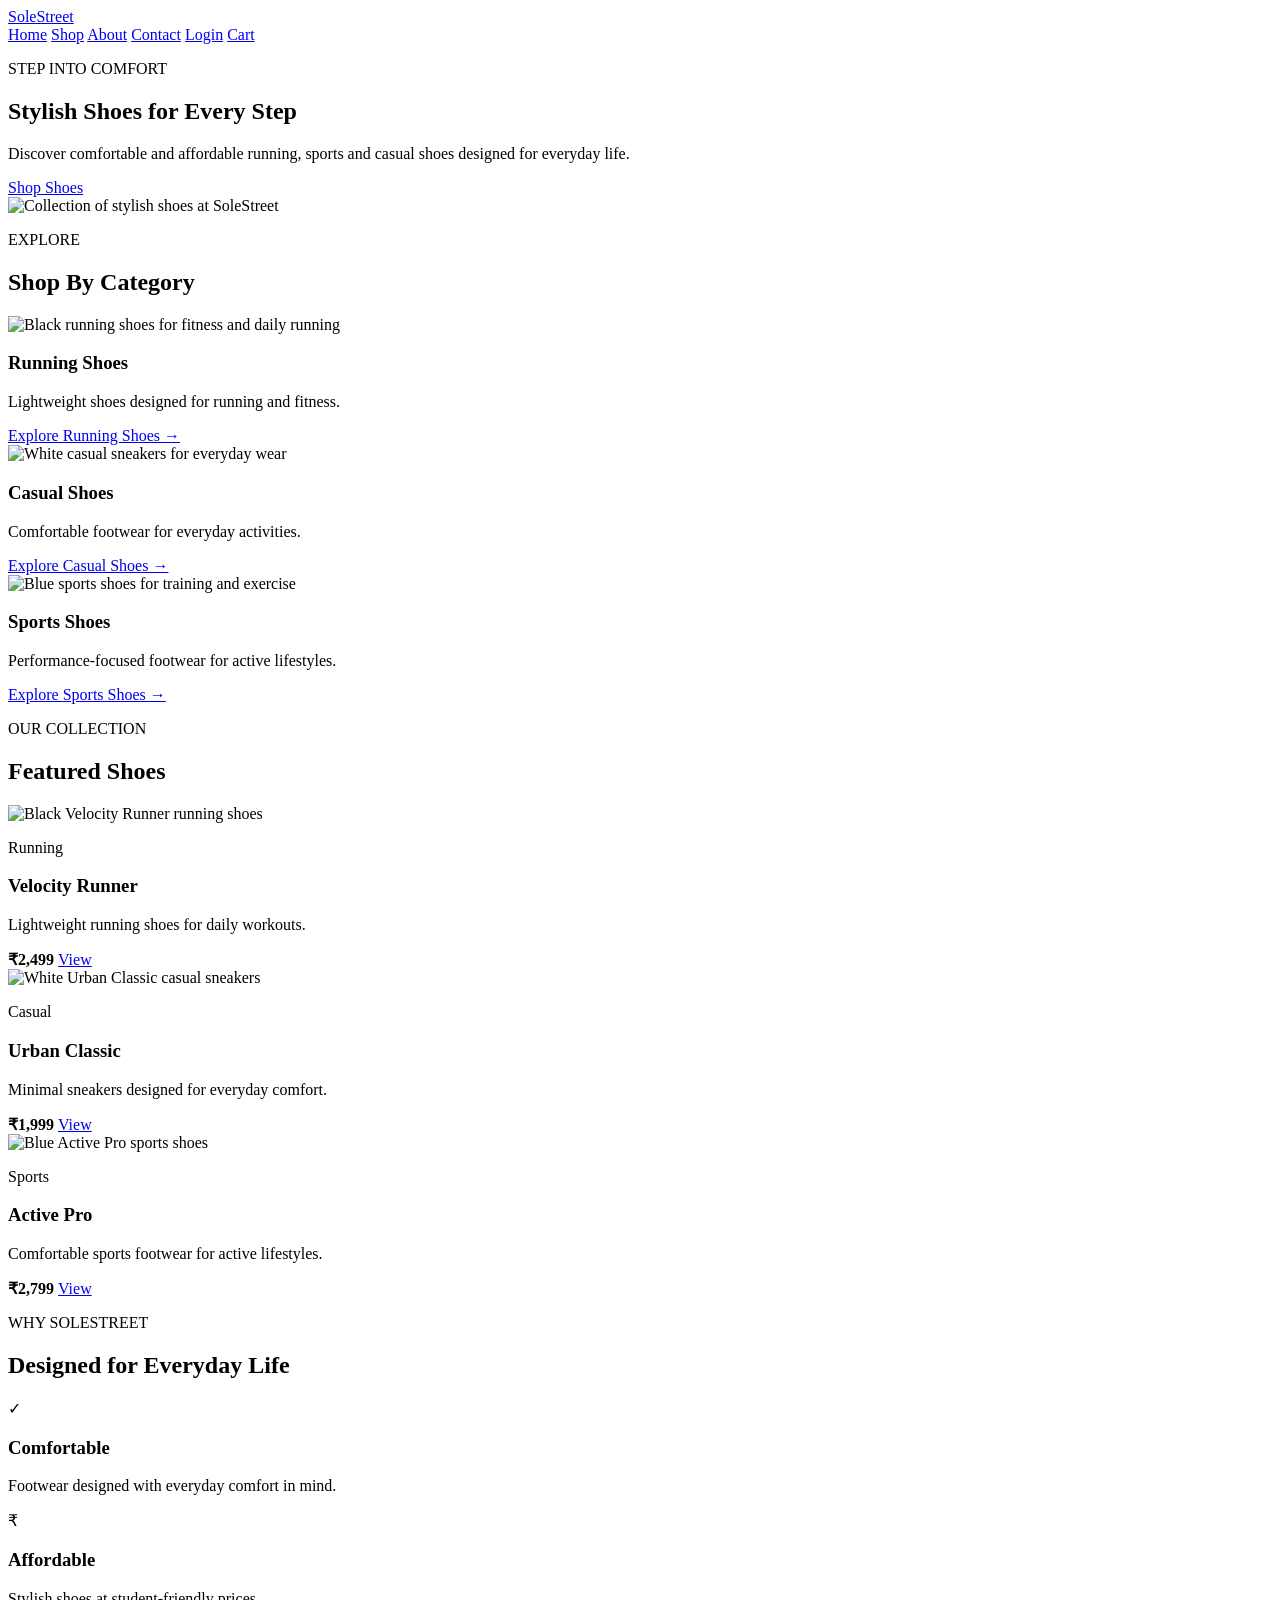
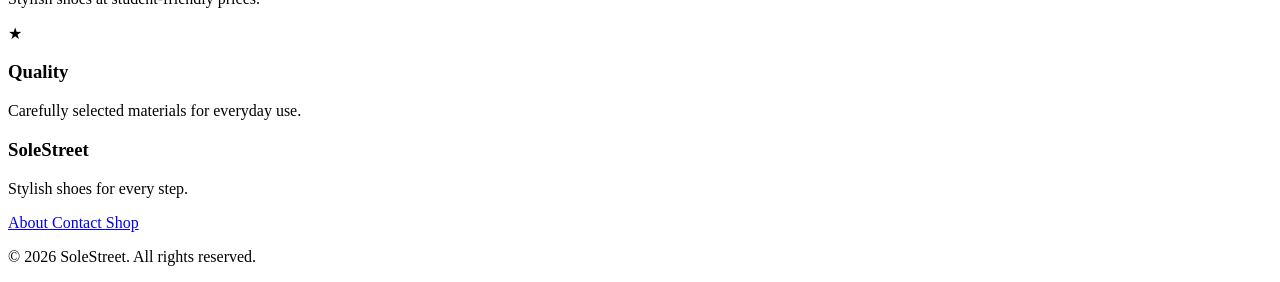
==== Solestreet/index.html @ 2812fd6c "commit meta tag" ====
<!DOCTYPE html>
<html lang="en">

<head>
<meta name="google-site-verification" content="Y3LlyHkxShtGh6wc_8q-A3uc_UZ6QdXqyR-x2Zi36lk" />
    <meta charset="UTF-8">

    <meta name="viewport"
          content="width=device-width, initial-scale=1.0">

    <title>SoleStreet | Stylish Shoes for Every Step</title>

    <meta name="description"
          content="Shop stylish running, sports and casual shoes at SoleStreet. Discover comfortable and affordable footwear for everyday life.">

    <meta name="keywords"
          content="shoes, running shoes, sports shoes, casual shoes, footwear">

    <meta name="author"
          content="SoleStreet">

    <meta name="robots"
          content="index, follow">

    <link rel="canonical"
          href="https://YOUR-RENDER-URL.onrender.com/">

    <!-- Open Graph -->

    <meta property="og:title"
          content="SoleStreet | Stylish Shoes for Every Step">

    <meta property="og:description"
          content="Discover comfortable running, sports and casual shoes at SoleStreet.">

    <meta property="og:type"
          content="website">

    <meta property="og:url"
          content="https://YOUR-RENDER-URL.onrender.com/">

    <link rel="stylesheet"
          href="css/style.css">

</head>


<body>

<!-- ================= HEADER ================= -->

<header class="header">

    <div class="logo">

        <a href="index.html">
            SoleStreet
        </a>

    </div>


    <nav aria-label="Main navigation">

        <a href="index.html">Home</a>

        <a href="products.html">Shop</a>

        <a href="about.html">About</a>

        <a href="contact.html">Contact</a>

        <a href="login.html">Login</a>

        <a href="cart.html">Cart</a>

    </nav>

</header>


<!-- ================= MAIN ================= -->

<main>


<!-- HERO -->

<section class="hero">

    <div class="hero-content">

        <p class="eyebrow">
            STEP INTO COMFORT
        </p>

        <h1>
            Stylish Shoes for Every Step
        </h1>

        <p>
            Discover comfortable and affordable
            running, sports and casual shoes
            designed for everyday life.
        </p>

        <a href="products.html"
           class="btn">

            Shop Shoes

        </a>

    </div>


    <div class="hero-image">

        <img src="images/hero-shoes.jpg"
             alt="Collection of stylish shoes at SoleStreet">

    </div>

</section>



<!-- CATEGORIES -->

<section class="section">

    <div class="section-heading">

        <p class="eyebrow">
            EXPLORE
        </p>

        <h2>
            Shop By Category
        </h2>

    </div>


    <div class="category-grid">


        <article class="category-card">

            <img src="images/running-shoes.jpg"
                 alt="Black running shoes for fitness and daily running">

            <div class="card-content">

                <h3>
                    Running Shoes
                </h3>

                <p>
                    Lightweight shoes designed
                    for running and fitness.
                </p>

                <a href="products.html">
                    Explore Running Shoes →
                </a>

            </div>

        </article>



        <article class="category-card">

            <img src="images/casual-shoes.jpg"
                 alt="White casual sneakers for everyday wear">

            <div class="card-content">

                <h3>
                    Casual Shoes
                </h3>

                <p>
                    Comfortable footwear for
                    everyday activities.
                </p>

                <a href="products.html">
                    Explore Casual Shoes →
                </a>

            </div>

        </article>



        <article class="category-card">

            <img src="images/sports-shoes.jpg"
                 alt="Blue sports shoes for training and exercise">

            <div class="card-content">

                <h3>
                    Sports Shoes
                </h3>

                <p>
                    Performance-focused footwear
                    for active lifestyles.
                </p>

                <a href="products.html">
                    Explore Sports Shoes →
                </a>

            </div>

        </article>

    </div>

</section>



<!-- FEATURED PRODUCTS -->

<section class="section featured-section">

    <div class="section-heading">

        <p class="eyebrow">
            OUR COLLECTION
        </p>

        <h2>
            Featured Shoes
        </h2>

    </div>


    <div class="product-grid">


        <article class="product-card">

            <img src="images/running-shoes.jpg"
                 alt="Black Velocity Runner running shoes">

            <div class="product-info">

                <p class="product-category">
                    Running
                </p>

                <h3>
                    Velocity Runner
                </h3>

                <p>
                    Lightweight running shoes
                    for daily workouts.
                </p>

                <div class="product-bottom">

                    <strong>
                        ₹2,499
                    </strong>

                    <a href="product-running.html"
                       class="btn-small">

                        View

                    </a>

                </div>

            </div>

        </article>



        <article class="product-card">

            <img src="images/casual-shoes.jpg"
                 alt="White Urban Classic casual sneakers">

            <div class="product-info">

                <p class="product-category">
                    Casual
                </p>

                <h3>
                    Urban Classic
                </h3>

                <p>
                    Minimal sneakers designed
                    for everyday comfort.
                </p>

                <div class="product-bottom">

                    <strong>
                        ₹1,999
                    </strong>

                    <a href="product-casual.html"
                       class="btn-small">

                        View

                    </a>

                </div>

            </div>

        </article>



        <article class="product-card">

            <img src="images/sports-shoes.jpg"
                 alt="Blue Active Pro sports shoes">

            <div class="product-info">

                <p class="product-category">
                    Sports
                </p>

                <h3>
                    Active Pro
                </h3>

                <p>
                    Comfortable sports footwear
                    for active lifestyles.
                </p>

                <div class="product-bottom">

                    <strong>
                        ₹2,799
                    </strong>

                    <a href="product-sports.html"
                       class="btn-small">

                        View

                    </a>

                </div>

            </div>

        </article>

    </div>

</section>



<!-- WHY US -->

<section class="section why-us">

    <div class="section-heading">

        <p class="eyebrow">
            WHY SOLESTREET
        </p>

        <h2>
            Designed for Everyday Life
        </h2>

    </div>


    <div class="features">


        <div class="feature">

            <span class="feature-icon">
                ✓
            </span>

            <h3>
                Comfortable
            </h3>

            <p>
                Footwear designed with
                everyday comfort in mind.
            </p>

        </div>



        <div class="feature">

            <span class="feature-icon">
                ₹
            </span>

            <h3>
                Affordable
            </h3>

            <p>
                Stylish shoes at
                student-friendly prices.
            </p>

        </div>



        <div class="feature">

            <span class="feature-icon">
                ★
            </span>

            <h3>
                Quality
            </h3>

            <p>
                Carefully selected materials
                for everyday use.
            </p>

        </div>

    </div>

</section>

</main>



<!-- ================= FOOTER ================= -->

<footer>

    <div class="footer-content">

        <div>

            <h3>
                SoleStreet
            </h3>

            <p>
                Stylish shoes for every step.
            </p>

        </div>


        <div class="footer-links">

            <a href="about.html">
                About
            </a>

            <a href="contact.html">
                Contact
            </a>

            <a href="products.html">
                Shop
            </a>

        </div>

    </div>


    <div class="copyright">

        <p>
            © 2026 SoleStreet. All rights reserved.
        </p>

    </div>

</footer>


<script src="js/script.js"></script>

</body>

</html>
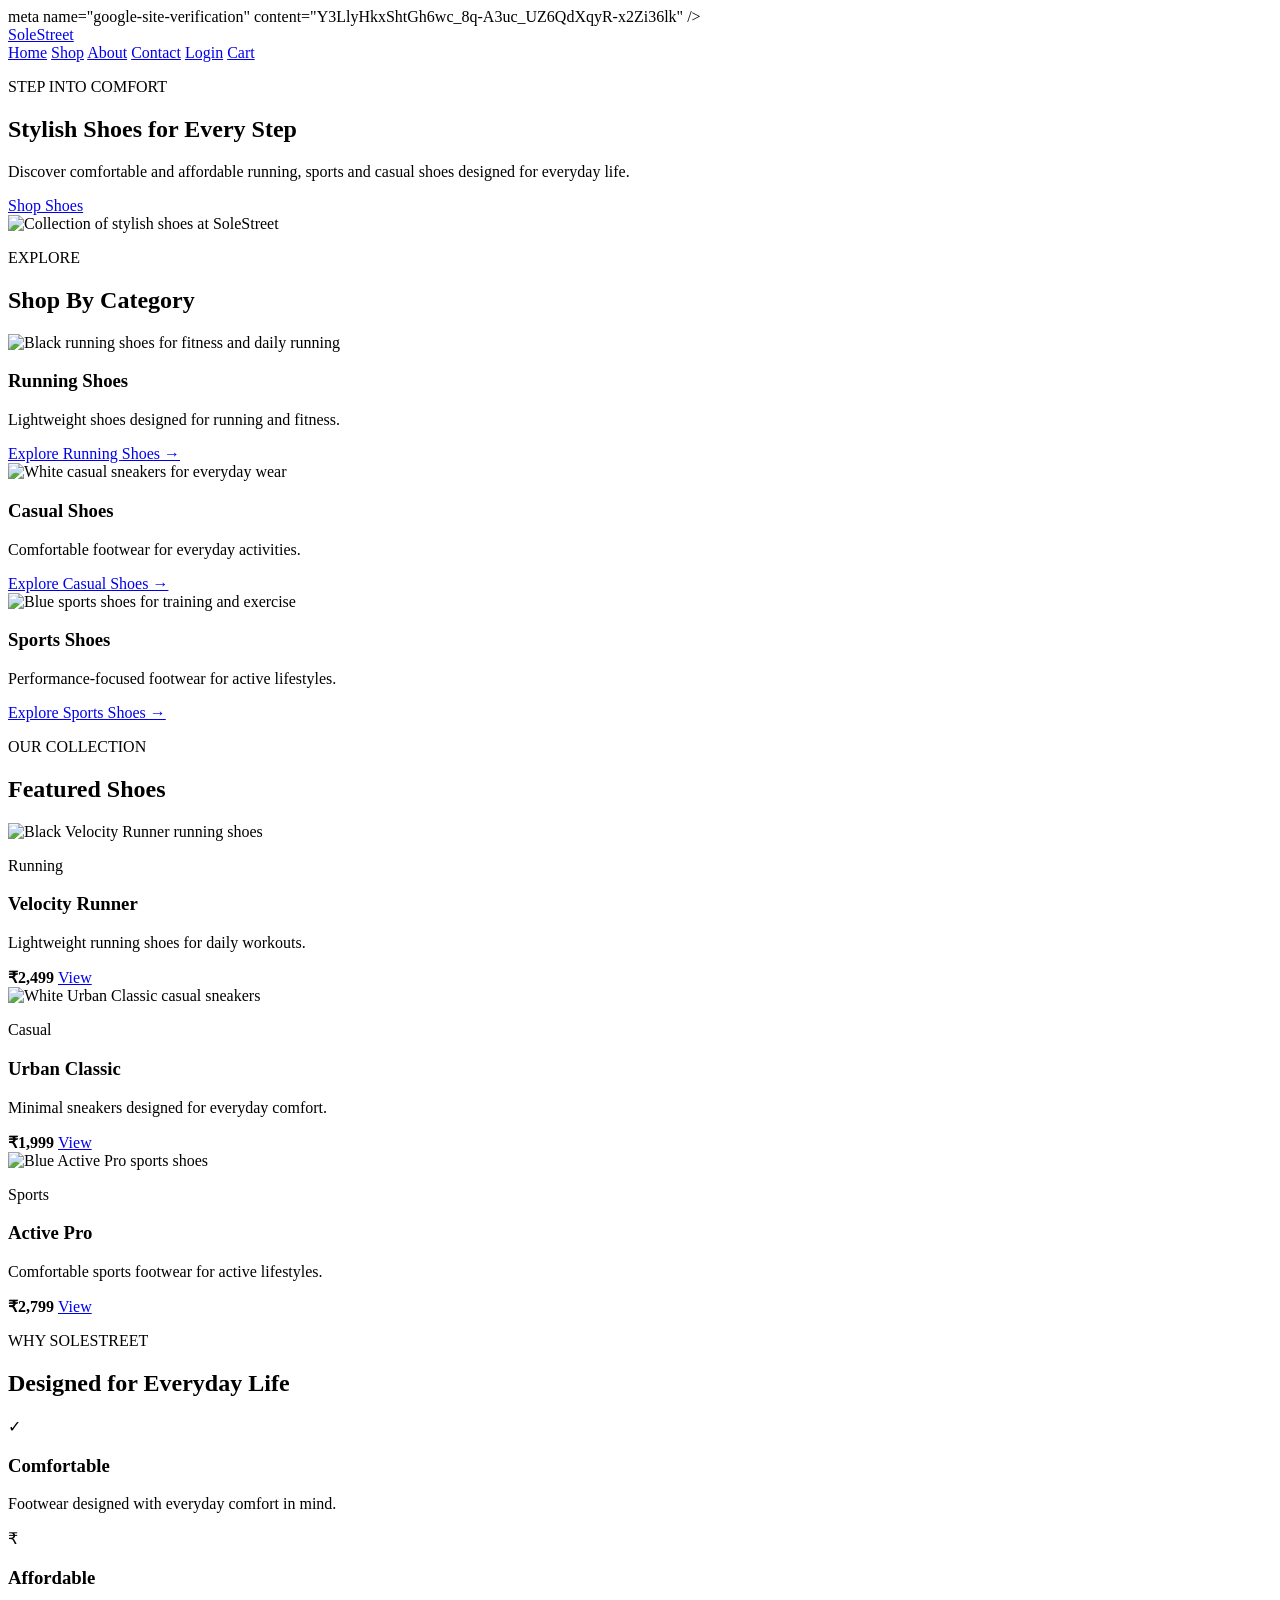
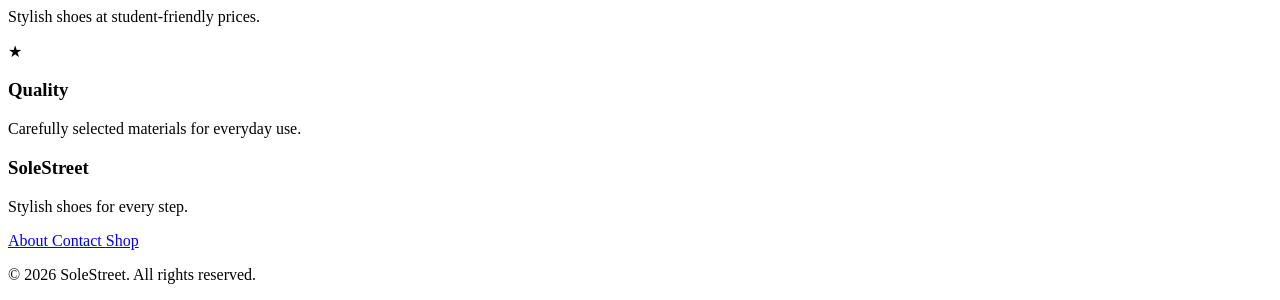
==== commit 09e06db1: "tag added to the head section of the HTML file for Google site verification. The previous meta tag f" ====
--- a/Solestreet/index.html
+++ b/Solestreet/index.html
@@ -2,7 +2,7 @@
 <html lang="en">
 
 <head>
-<meta name="google-site-verification" content="Y3LlyHkxShtGh6wc_8q-A3uc_UZ6QdXqyR-x2Zi36lk" />
+
     <meta charset="UTF-8">
 
     <meta name="viewport"
@@ -13,6 +13,8 @@
     <meta name="description"
           content="Shop stylish running, sports and casual shoes at SoleStreet. Discover comfortable and affordable footwear for everyday life.">
 
+    meta name="google-site-verification" content="Y3LlyHkxShtGh6wc_8q-A3uc_UZ6QdXqyR-x2Zi36lk" />
+
     <meta name="keywords"
           content="shoes, running shoes, sports shoes, casual shoes, footwear">
 
@@ -23,7 +25,7 @@
           content="index, follow">
 
     <link rel="canonical"
-          href="https://YOUR-RENDER-URL.onrender.com/">
+          href="https://solestreet.onrender.com/">
 
     <!-- Open Graph -->
 
@@ -37,7 +39,7 @@
           content="website">
 
     <meta property="og:url"
-          content="https://YOUR-RENDER-URL.onrender.com/">
+          content="https://solestreet.onrender.com/">
 
     <link rel="stylesheet"
           href="css/style.css">
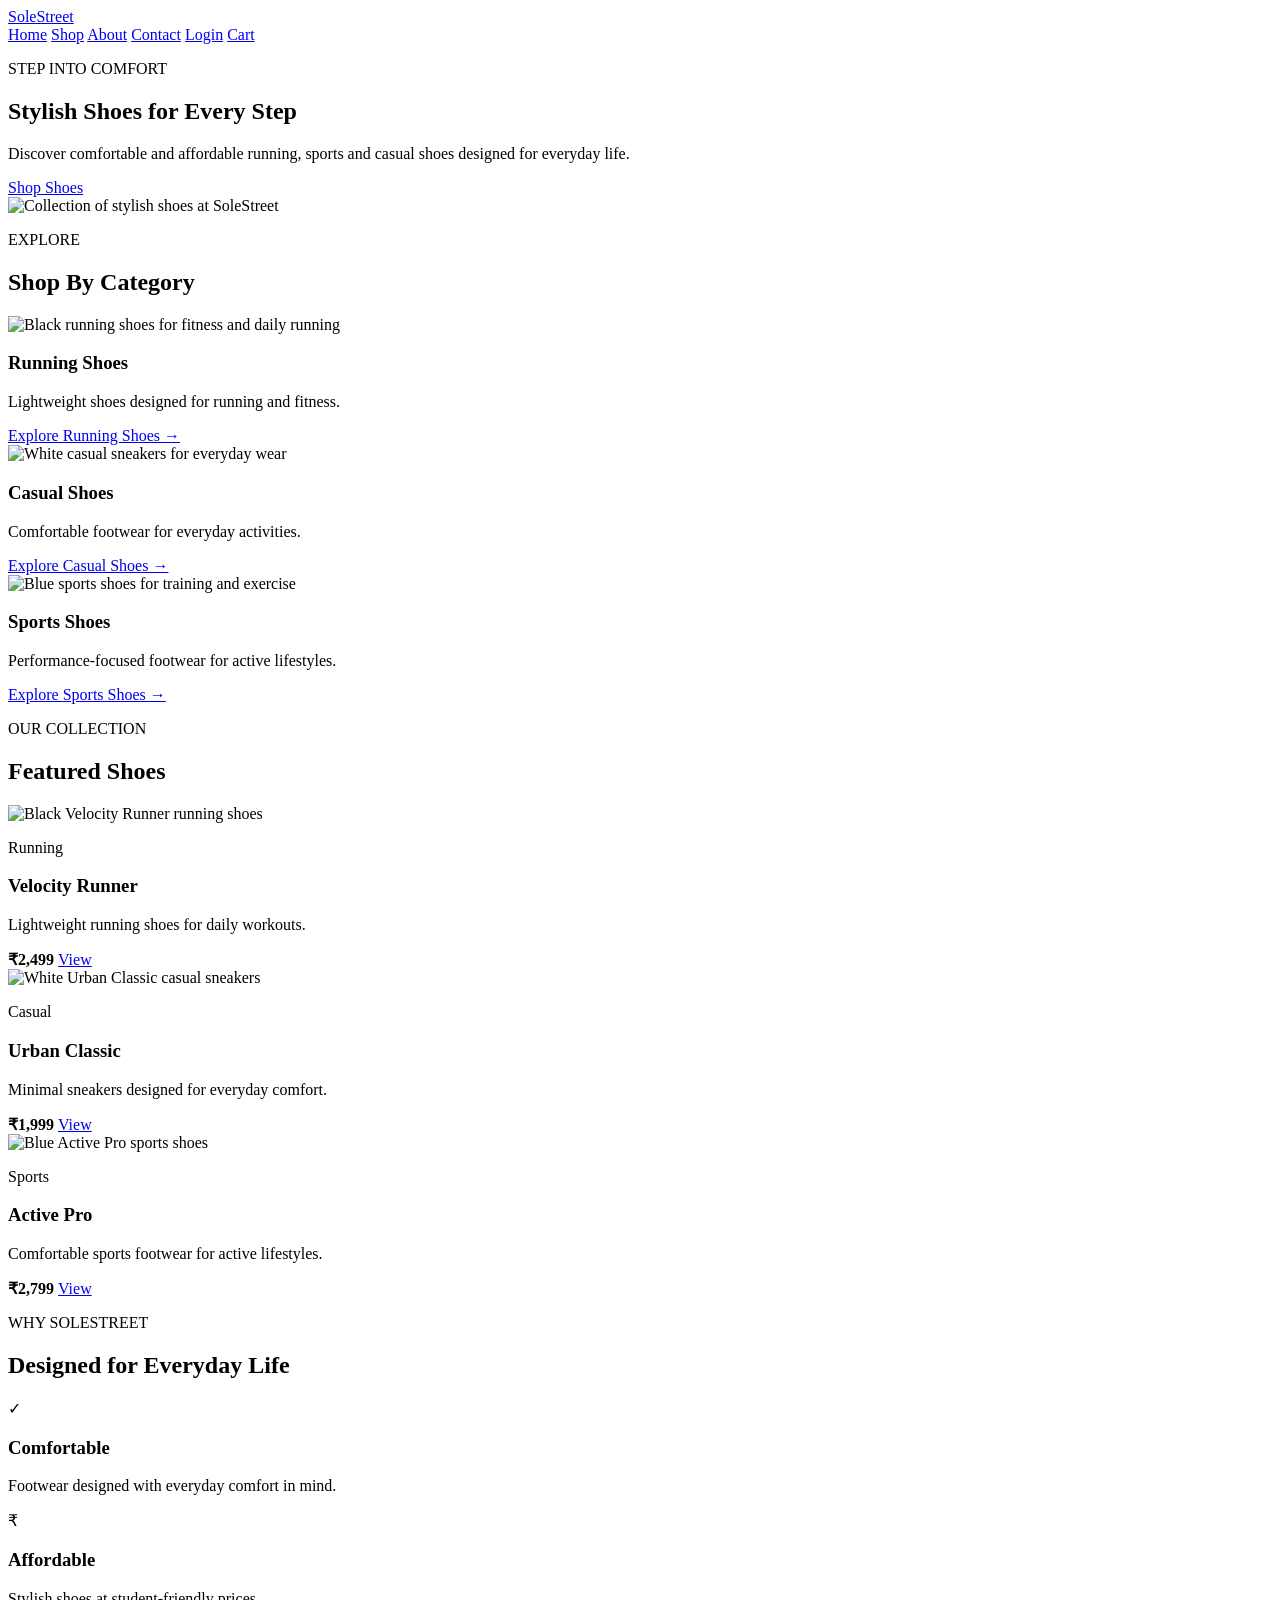
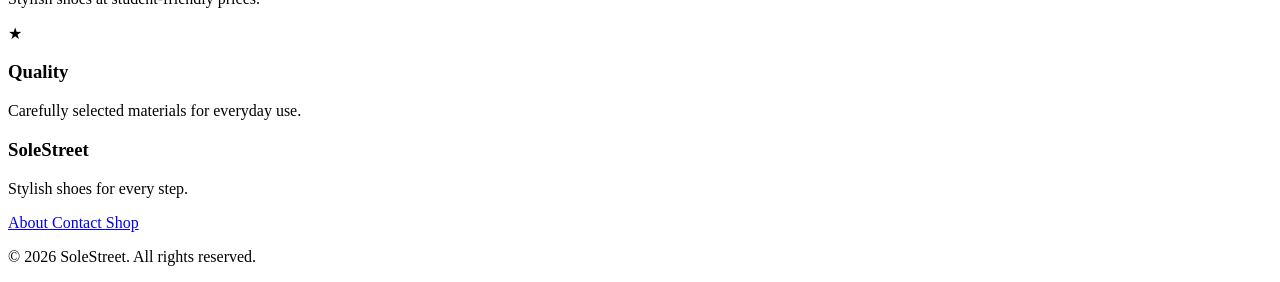
==== commit ed829328: "added < to the meta tag for google-site-verification in index.html" ====
--- a/Solestreet/index.html
+++ b/Solestreet/index.html
@@ -13,7 +13,7 @@
     <meta name="description"
           content="Shop stylish running, sports and casual shoes at SoleStreet. Discover comfortable and affordable footwear for everyday life.">
 
-    meta name="google-site-verification" content="Y3LlyHkxShtGh6wc_8q-A3uc_UZ6QdXqyR-x2Zi36lk" />
+    <meta name="google-site-verification" content="Y3LlyHkxShtGh6wc_8q-A3uc_UZ6QdXqyR-x2Zi36lk" />
 
     <meta name="keywords"
           content="shoes, running shoes, sports shoes, casual shoes, footwear">
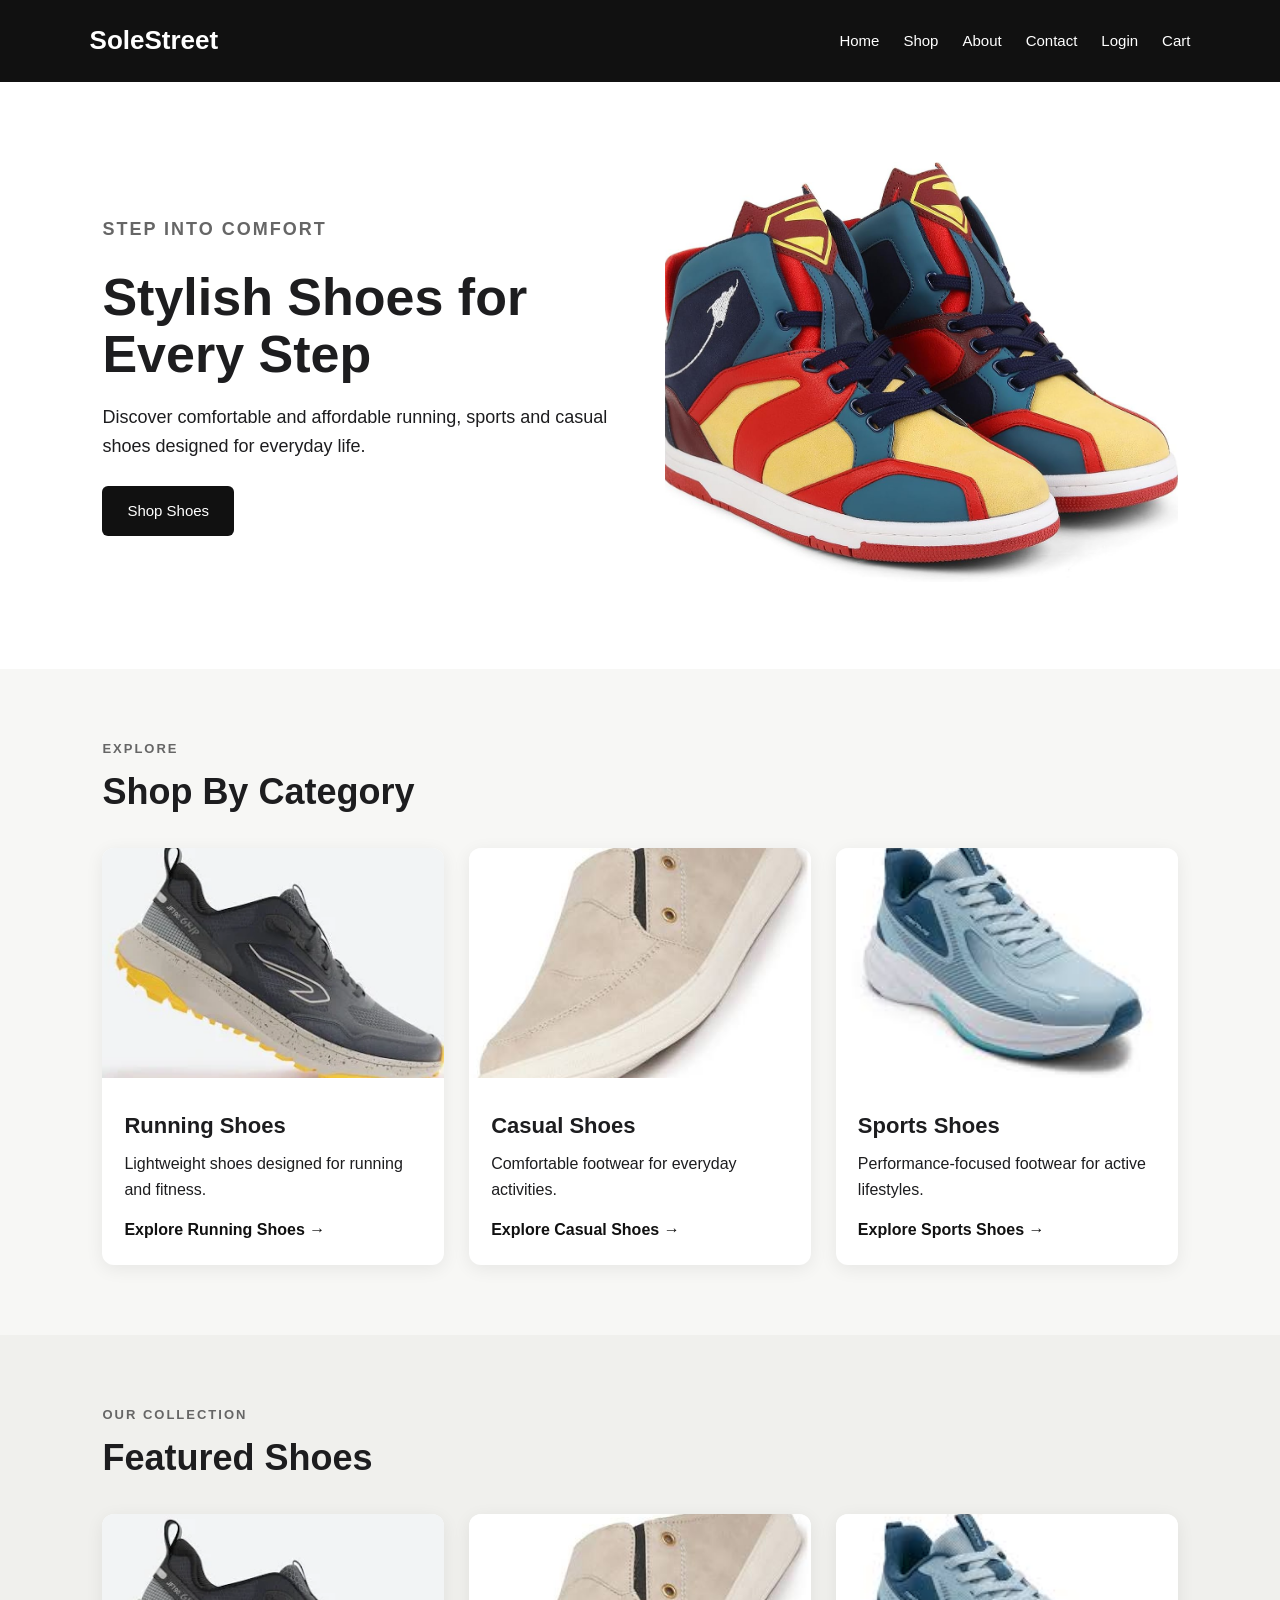
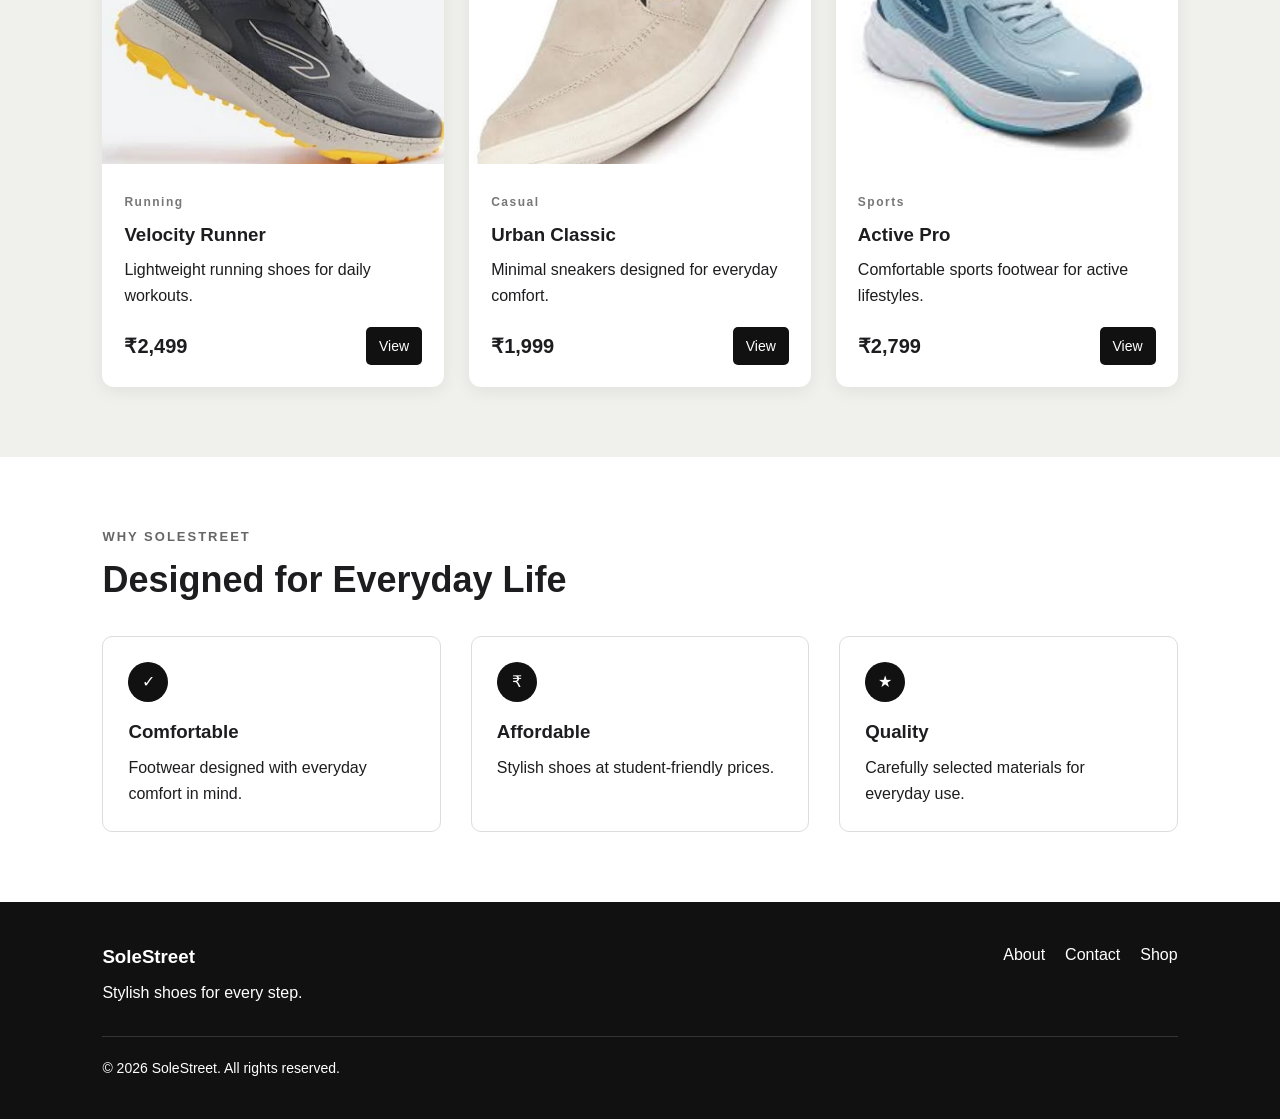
==== commit 6a13b6de: "added meta tag for google site verification" ====
--- a/Solestreet/index.html
+++ b/Solestreet/index.html
@@ -2,7 +2,7 @@
 <html lang="en">
 
 <head>
-
+   
     <meta charset="UTF-8">
 
     <meta name="viewport"
@@ -13,13 +13,13 @@
     <meta name="description"
           content="Shop stylish running, sports and casual shoes at SoleStreet. Discover comfortable and affordable footwear for everyday life.">
 
-    <meta name="google-site-verification" content="Y3LlyHkxShtGh6wc_8q-A3uc_UZ6QdXqyR-x2Zi36lk" />
-
     <meta name="keywords"
           content="shoes, running shoes, sports shoes, casual shoes, footwear">
 
     <meta name="author"
           content="SoleStreet">
+
+          <meta name="google-site-verification" content="CraIv4YPlFDB2RGsEFDf264f9nzZUPpFnTrPjMYT64U" />
 
     <meta name="robots"
           content="index, follow">
--- a/Solestreet/css/style.css
+++ b/Solestreet/css/style.css
@@ -0,0 +1,716 @@
+* {
+    margin: 0;
+    padding: 0;
+    box-sizing: border-box;
+}
+
+
+html {
+    scroll-behavior: smooth;
+}
+
+
+body {
+    font-family:
+        Arial,
+        Helvetica,
+        sans-serif;
+
+    color: #1d1d1f;
+
+    background: #f7f7f5;
+
+    line-height: 1.6;
+}
+
+
+/* ================= HEADER ================= */
+
+.header {
+    display: flex;
+
+    justify-content: space-between;
+
+    align-items: center;
+
+    padding: 20px 7%;
+
+    background: #111;
+
+    position: sticky;
+
+    top: 0;
+
+    z-index: 100;
+}
+
+
+.logo a {
+    color: #fff;
+
+    text-decoration: none;
+
+    font-size: 26px;
+
+    font-weight: 700;
+}
+
+
+nav {
+    display: flex;
+
+    gap: 24px;
+
+    flex-wrap: wrap;
+}
+
+
+nav a {
+    color: #fff;
+
+    text-decoration: none;
+
+    font-size: 15px;
+}
+
+
+nav a:hover {
+    text-decoration: underline;
+}
+
+
+/* ================= HERO ================= */
+
+.hero {
+    display: grid;
+
+    grid-template-columns:
+        1fr 1fr;
+
+    gap: 50px;
+
+    align-items: center;
+
+    padding: 80px 8%;
+
+    background: #fff;
+}
+
+
+.hero-content {
+    max-width: 600px;
+}
+
+
+.eyebrow {
+    font-size: 13px;
+
+    font-weight: 700;
+
+    letter-spacing: 2px;
+
+    margin-bottom: 10px;
+
+    color: #666;
+}
+
+
+.hero h1 {
+    font-size: 52px;
+
+    line-height: 1.1;
+
+    margin-bottom: 20px;
+}
+
+
+.hero p {
+    font-size: 18px;
+
+    margin-bottom: 25px;
+}
+
+
+.hero-image img {
+    width: 100%;
+
+    height: 420px;
+
+    object-fit: cover;
+
+    border-radius: 14px;
+}
+
+
+/* ================= BUTTON ================= */
+
+.btn {
+    display: inline-block;
+
+    background: #111;
+
+    color: #fff;
+
+    border: none;
+
+    padding: 13px 25px;
+
+    border-radius: 6px;
+
+    text-decoration: none;
+
+    cursor: pointer;
+
+    font-size: 15px;
+}
+
+
+.btn:hover {
+    background: #333;
+}
+
+
+.btn-small {
+    display: inline-block;
+
+    padding: 8px 13px;
+
+    background: #111;
+
+    color: #fff;
+
+    text-decoration: none;
+
+    border-radius: 5px;
+
+    font-size: 14px;
+}
+
+
+/* ================= SECTIONS ================= */
+
+.section {
+    padding: 70px 8%;
+}
+
+
+.section-heading {
+    margin-bottom: 35px;
+}
+
+
+.section-heading h1,
+.section-heading h2 {
+    font-size: 36px;
+
+    line-height: 1.2;
+}
+
+
+.section-heading p {
+    max-width: 700px;
+}
+
+
+/* ================= CATEGORIES ================= */
+
+.category-grid {
+    display: grid;
+
+    grid-template-columns:
+        repeat(3, 1fr);
+
+    gap: 25px;
+}
+
+
+.category-card {
+    background: #fff;
+
+    border-radius: 12px;
+
+    overflow: hidden;
+
+    box-shadow:
+        0 4px 18px rgba(0,0,0,0.07);
+}
+
+
+.category-card img {
+    width: 100%;
+
+    height: 230px;
+
+    object-fit: cover;
+}
+
+
+.card-content {
+    padding: 22px;
+}
+
+
+.card-content h3 {
+    margin-bottom: 8px;
+
+    font-size: 22px;
+}
+
+
+.card-content a {
+    display: inline-block;
+
+    margin-top: 15px;
+
+    color: #111;
+
+    font-weight: 700;
+
+    text-decoration: none;
+}
+
+
+/* ================= PRODUCTS ================= */
+
+.featured-section {
+    background: #f0f0ed;
+}
+
+
+.product-grid {
+    display: grid;
+
+    grid-template-columns:
+        repeat(3, 1fr);
+
+    gap: 25px;
+}
+
+
+.product-card {
+    background: #fff;
+
+    border-radius: 12px;
+
+    overflow: hidden;
+
+    box-shadow:
+        0 4px 18px rgba(0,0,0,0.07);
+}
+
+
+.product-card img {
+    width: 100%;
+
+    height: 250px;
+
+    object-fit: cover;
+}
+
+
+.product-info {
+    padding: 22px;
+}
+
+
+.product-category {
+    font-size: 12px;
+
+    font-weight: 700;
+
+    letter-spacing: 1.5px;
+
+    color: #777;
+
+    margin-bottom: 7px;
+}
+
+
+.product-info h2,
+.product-info h3 {
+    margin-bottom: 8px;
+}
+
+
+.product-bottom {
+    display: flex;
+
+    justify-content: space-between;
+
+    align-items: center;
+
+    margin-top: 18px;
+}
+
+
+.product-bottom strong {
+    font-size: 20px;
+}
+
+
+/* ================= WHY US ================= */
+
+.why-us {
+    background: #fff;
+}
+
+
+.features {
+    display: grid;
+
+    grid-template-columns:
+        repeat(3, 1fr);
+
+    gap: 30px;
+}
+
+
+.feature {
+    padding: 25px;
+
+    border: 1px solid #ddd;
+
+    border-radius: 10px;
+}
+
+
+.feature-icon {
+    display: inline-flex;
+
+    width: 40px;
+
+    height: 40px;
+
+    align-items: center;
+
+    justify-content: center;
+
+    background: #111;
+
+    color: #fff;
+
+    border-radius: 50%;
+
+    margin-bottom: 15px;
+}
+
+
+.feature h3 {
+    margin-bottom: 8px;
+}
+
+
+/* ================= PRODUCT DETAIL ================= */
+
+.product-detail {
+    display: grid;
+
+    grid-template-columns:
+        1fr 1fr;
+
+    gap: 60px;
+
+    padding: 80px 8%;
+
+    background: #fff;
+}
+
+
+.product-detail > div:first-child img {
+    width: 100%;
+
+    max-height: 550px;
+
+    object-fit: cover;
+
+    border-radius: 12px;
+}
+
+
+.product-detail-info {
+    padding-top: 20px;
+}
+
+
+.product-detail-info h1 {
+    font-size: 45px;
+
+    margin-bottom: 10px;
+}
+
+
+.price {
+    font-size: 28px;
+
+    font-weight: 700;
+
+    margin-bottom: 20px;
+}
+
+
+.product-detail-info h2 {
+    margin-top: 30px;
+
+    margin-bottom: 12px;
+}
+
+
+.feature-list {
+    margin-bottom: 30px;
+
+    padding-left: 22px;
+}
+
+
+.feature-list li {
+    margin-bottom: 8px;
+}
+
+
+/* ================= FORMS ================= */
+
+.form-section {
+    min-height: 70vh;
+
+    display: flex;
+
+    align-items: center;
+
+    justify-content: center;
+
+    padding: 60px 20px;
+}
+
+
+.form-box {
+    width: 420px;
+
+    max-width: 100%;
+
+    padding: 35px;
+
+    background: #fff;
+
+    border-radius: 12px;
+
+    box-shadow:
+        0 4px 20px rgba(0,0,0,0.08);
+}
+
+
+.form-box h1 {
+    margin-bottom: 20px;
+}
+
+
+.form-box label,
+.contact-form label {
+    display: block;
+
+    margin-top: 16px;
+
+    margin-bottom: 5px;
+
+    font-weight: 600;
+}
+
+
+.form-box input,
+.contact-form input,
+.contact-form textarea {
+    width: 100%;
+
+    padding: 12px;
+
+    border: 1px solid #ccc;
+
+    border-radius: 6px;
+
+    font-family: inherit;
+
+    font-size: 15px;
+}
+
+
+.form-box .btn {
+    width: 100%;
+
+    margin-top: 25px;
+}
+
+
+/* ================= CONTACT ================= */
+
+.contact-form {
+    max-width: 650px;
+
+    background: #fff;
+
+    padding: 35px;
+
+    border-radius: 12px;
+
+    box-shadow:
+        0 4px 20px rgba(0,0,0,0.06);
+}
+
+
+.contact-form textarea {
+    resize: vertical;
+
+    margin-bottom: 20px;
+}
+
+
+/* ================= TEXT PAGE ================= */
+
+.text-page {
+    max-width: 1000px;
+
+    margin: auto;
+
+    background: #fff;
+}
+
+
+.text-page h1 {
+    font-size: 42px;
+
+    margin-bottom: 25px;
+}
+
+
+.text-page h2 {
+    margin-top: 35px;
+
+    margin-bottom: 10px;
+}
+
+
+.text-page p {
+    margin-bottom: 15px;
+}
+
+
+/* ================= FOOTER ================= */
+
+footer {
+    background: #111;
+
+    color: #fff;
+
+    padding: 40px 8%;
+}
+
+
+.footer-content {
+    display: flex;
+
+    justify-content: space-between;
+
+    gap: 30px;
+
+    margin-bottom: 30px;
+}
+
+
+.footer-content h3 {
+    margin-bottom: 8px;
+}
+
+
+.footer-links {
+    display: flex;
+
+    gap: 20px;
+}
+
+
+.footer-links a {
+    color: #fff;
+
+    text-decoration: none;
+}
+
+
+.copyright {
+    padding-top: 20px;
+
+    border-top: 1px solid #333;
+
+    font-size: 14px;
+}
+
+
+/* ================= MOBILE ================= */
+
+@media (max-width: 768px) {
+
+    .header {
+        flex-direction: column;
+
+        gap: 15px;
+
+        text-align: center;
+    }
+
+
+    nav {
+        justify-content: center;
+
+        gap: 14px;
+    }
+
+
+    .hero {
+        grid-template-columns: 1fr;
+
+        padding: 55px 7%;
+    }
+
+
+    .hero h1 {
+        font-size: 40px;
+    }
+
+
+    .hero-image img {
+        height: 300px;
+    }
+
+
+    .category-grid,
+    .product-grid,
+    .features,
+    .product-detail {
+        grid-template-columns: 1fr;
+    }
+
+
+    .section {
+        padding: 50px 7%;
+    }
+
+
+    .product-detail {
+        padding: 50px 7%;
+    }
+
+
+    .product-detail-info h1 {
+        font-size: 36px;
+    }
+
+
+    .footer-content {
+        flex-direction: column;
+    }
+
+
+    .footer-links {
+        flex-direction: column;
+
+        gap: 10px;
+    }
+
+}
